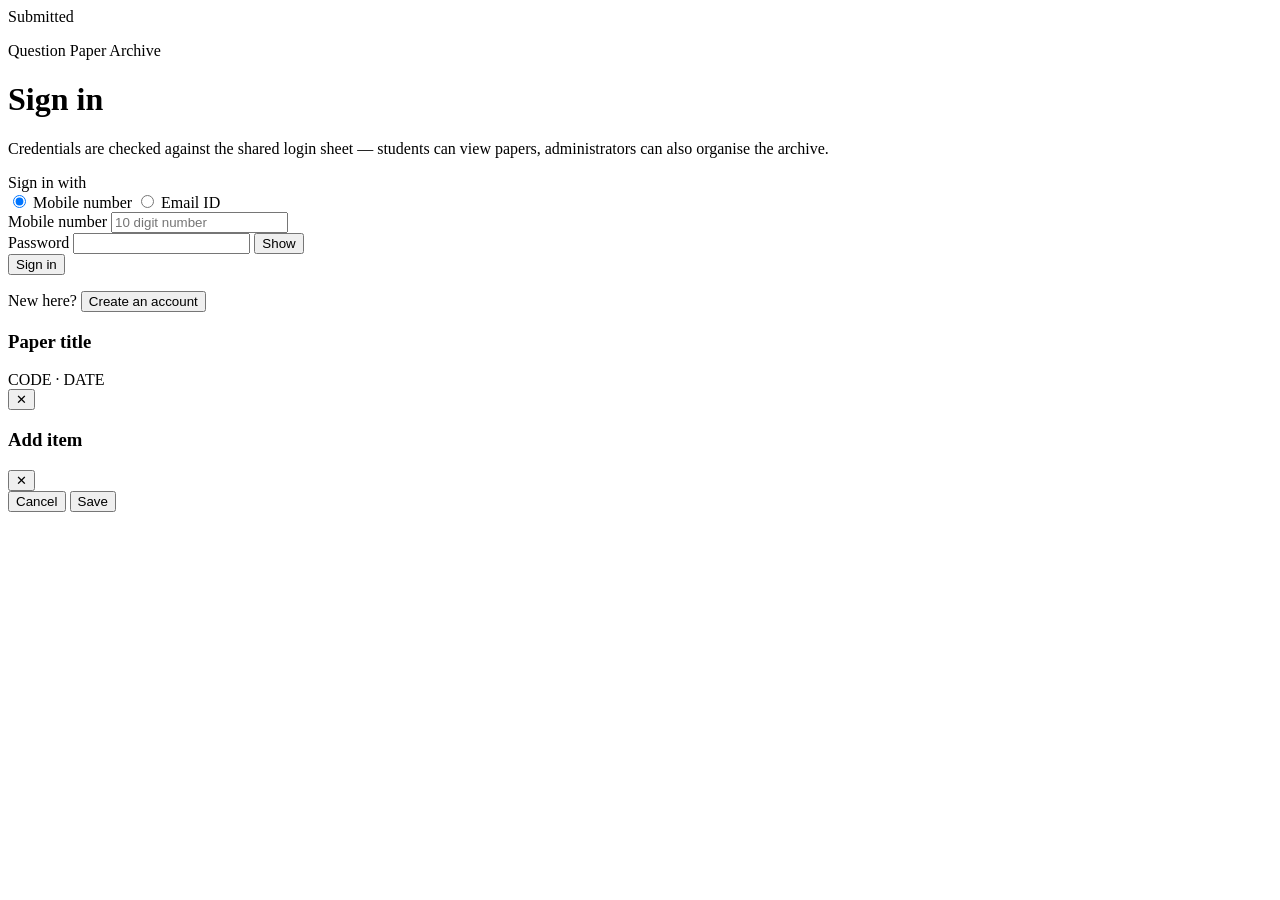
==== main.html @ fbd3c629 "Add files via upload" ====
<!DOCTYPE html>
<html lang="en">
<head>
<meta charset="UTF-8">
<meta name="viewport" content="width=device-width, initial-scale=1.0">
<title>Question Paper Archive</title>
<link rel="stylesheet" href="../css/style.css">
</head>
<body>

<!-- ================= LOGIN SCREEN ================= -->
<div id="loginScreen">
  <div class="examSheet sheetA" aria-hidden="true"></div>
  <div class="examSheet sheetB" aria-hidden="true"><span class="stamp">Submitted</span></div>
  <div class="loginCard">

    <!-- ---- Sign in ---- -->
    <div id="signInView">
      <p class="eyebrow">Question Paper Archive</p>
      <h1>Sign in</h1>
      <p class="lead">Credentials are checked against the shared login sheet — students can view papers, administrators can also organise the archive.</p>

      <p class="loginError" id="loginError"></p>

      <form id="loginForm">
        <div class="field">
          <label>Sign in with</label>
          <div class="radioRow">
            <label class="radioOpt">
              <input type="radio" name="loginMode" value="mobile" id="loginModeMobile" checked>
              <span>Mobile number</span>
            </label>
            <label class="radioOpt">
              <input type="radio" name="loginMode" value="email" id="loginModeEmail">
              <span>Email ID</span>
            </label>
          </div>
        </div>
        <div class="field">
          <label for="loginIdentifier" id="loginIdentifierLabel">Mobile number</label>
          <input id="loginIdentifier" type="tel" placeholder="10 digit number" autocomplete="tel" required>
        </div>
        <div class="field pwField">
          <label for="loginPass">Password</label>
          <input id="loginPass" type="password" autocomplete="current-password" required>
          <button type="button" class="pwToggle" data-toggle-for="loginPass">Show</button>
        </div>
        <button type="submit" class="loginBtn" id="loginSubmitBtn">Sign in</button>
      </form>
      <p class="switchLine">New here? <button type="button" class="linkBtn" id="goToSignup">Create an account</button></p>
    </div>

    <!-- ---- Sign up ---- -->
    <div id="signUpView" style="display:none;">
      <p class="eyebrow">Question Paper Archive</p>
      <h1>Create account</h1>
      <p class="lead">New accounts are saved to the login sheet as a student account. Your User ID is generated automatically from your name and birth date.</p>

      <p class="loginError" id="signupError"></p>
      <p class="loginSuccess" id="signupSuccess"></p>

      <form id="signupForm">
        <div class="field">
          <label for="suFirstName">First name</label>
          <input id="suFirstName" type="text" autocomplete="given-name" required>
        </div>
        <div class="field">
          <label for="suMiddleName">Middle name <span class="fieldOptional">(optional)</span></label>
          <input id="suMiddleName" type="text" autocomplete="additional-name">
        </div>
        <div class="field">
          <label for="suLastName">Surname</label>
          <input id="suLastName" type="text" autocomplete="family-name" required>
        </div>
        <div class="field">
          <label for="suMobile">Mobile number</label>
          <input id="suMobile" type="tel" placeholder="10 digit number" maxlength="10" autocomplete="tel" required>
        </div>
        <div class="field">
          <label for="suEmail">Email ID</label>
          <input id="suEmail" type="email" placeholder="you@example.com" autocomplete="email" required>
        </div>
        <div class="field">
          <label for="suBirthDate">Birth date</label>
          <input id="suBirthDate" type="date" required>
        </div>
        <div class="field">
          <label for="suUserId">User ID <span class="fieldOptional">(auto-generated)</span></label>
          <input id="suUserId" type="text" readonly disabled placeholder="Fill in your name &amp; birth date">
          <span class="fieldHint">Generated from your first name, surname and birth year.</span>
        </div>
        <div class="field">
          <label for="suUsername">User name</label>
          <input id="suUsername" type="text" autocomplete="off" required>
        </div>
        <div class="field pwField">
          <label for="suPassword">Password</label>
          <input id="suPassword" type="password" autocomplete="new-password" required>
          <button type="button" class="pwToggle" data-toggle-for="suPassword">Show</button>
        </div>
        <div class="field pwField">
          <label for="suRetype">Retype password</label>
          <input id="suRetype" type="password" autocomplete="new-password" required>
          <button type="button" class="pwToggle" data-toggle-for="suRetype">Show</button>
        </div>
        <button type="submit" class="loginBtn" id="signupSubmitBtn">Create account</button>
      </form>
      <p class="switchLine">Already have an account? <button type="button" class="linkBtn" id="goToSignin">Sign in</button></p>
    </div>

  </div>
</div>

<!-- ================= APP (hidden until signed in) ================= -->
<div id="appRoot" style="display:none;">

  <header class="top">
    <div class="topRow">
      <div>
        <p class="eyebrow">Question Paper Archive</p>
        <h1 class="title">Find the paper you're after</h1>
        <p class="subtitle">Browse by university, branch, year and term — or search by paper title / code directly.</p>
      </div>
      <div class="sessionBadge">
        <span id="sessionUser"></span>
        <span class="roleTag" id="sessionRoleTag"></span>
        <button class="signOutBtn" id="signOutBtn">Sign out</button>
      </div>
    </div>
    <div class="searchRow" id="searchRow">
      <div class="searchBox">
        <svg viewBox="0 0 24 24" fill="none" stroke="currentColor" stroke-width="2"><circle cx="11" cy="11" r="7"/><line x1="21" y1="21" x2="16.65" y2="16.65"/></svg>
        <input id="searchInput" type="text" placeholder="Search paper title or code…" autocomplete="off">
      </div>
    </div>
  </header>

  <div class="mainTabs" id="mainTabs" style="display:none;">
    <button type="button" class="tabBtn" id="tabArchive">Archive</button>
    <button type="button" class="tabBtn" id="tabUsers">Users</button>
  </div>

  <nav class="crumbs" id="crumbs"></nav>

  <main>
    <div class="levelBar">
      <p class="levelLabel" id="levelLabel"></p>
    </div>
    <div id="content"></div>
  </main>

  <footer class="foot" id="footNote">Papers are for reference viewing only — no editing or uploading from this screen.</footer>
</div>

<!-- PDF viewer overlay -->
<div class="overlay" id="overlay">
  <div class="viewerPanel">
    <div class="viewerHead">
      <div>
        <h3 id="viewerTitle">Paper title</h3>
        <div class="meta" id="viewerMeta">CODE · DATE</div>
      </div>
      <button class="closeBtn" id="closeViewer" aria-label="Close">✕</button>
    </div>
    <div class="viewerBody" id="viewerBody"></div>
  </div>
</div>

<!-- Generic admin form modal (add/edit university, branch, year, term, paper, folder link) -->
<div class="overlay" id="formOverlay">
  <div class="formPanel">
    <div class="viewerHead">
      <div>
        <h3 id="formTitle">Add item</h3>
      </div>
      <button class="closeBtn" id="closeForm" aria-label="Close">✕</button>
    </div>
    <div class="formBody" id="formBody"></div>
    <div class="formActions">
      <button class="btnGhost" id="formCancel" type="button">Cancel</button>
      <button class="btnPrimary" id="formSave" type="button">Save</button>
    </div>
  </div>
</div>

<script src="../js/script.js"></script>
</body>
</html>
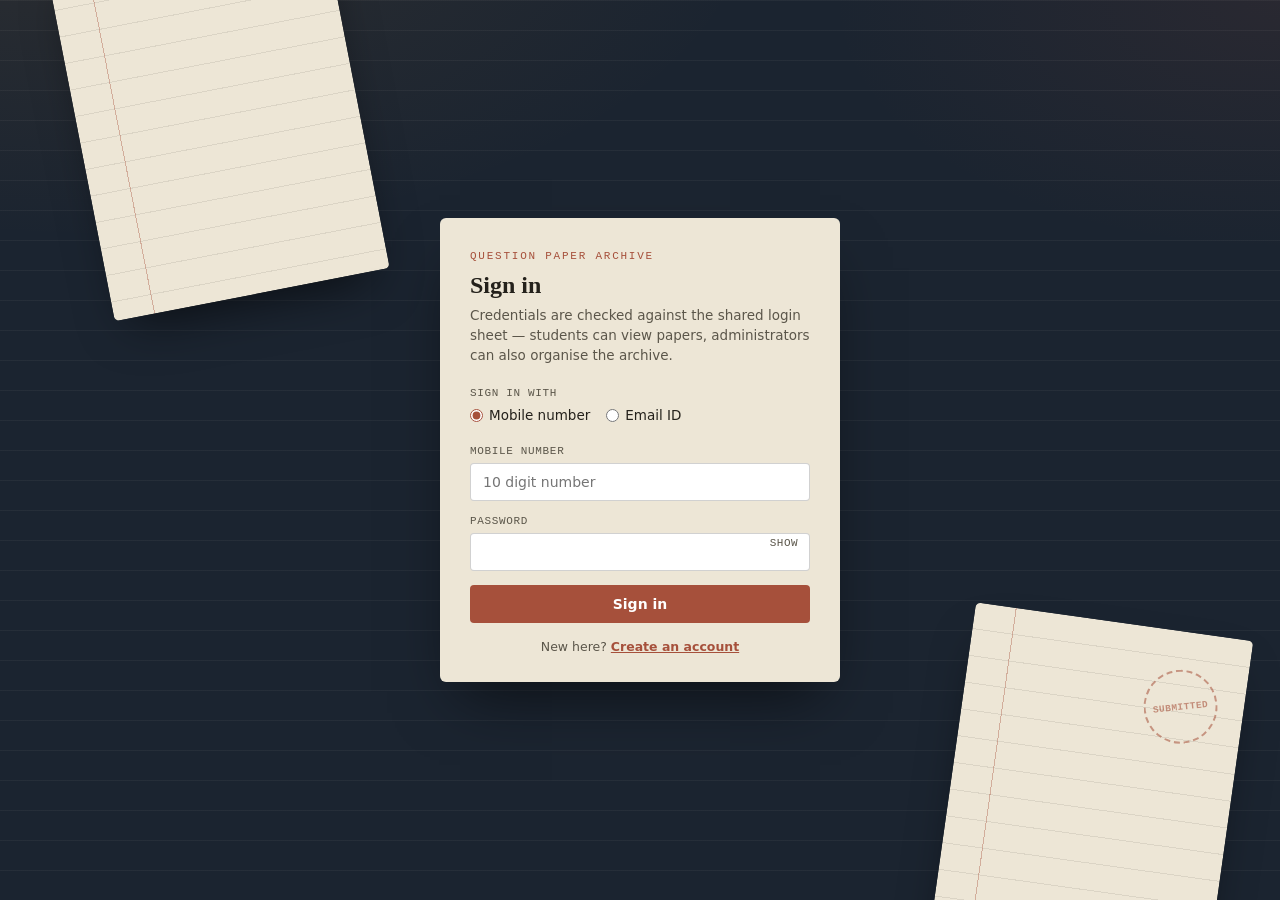
==== commit c0cd057a: "Update stylesheet and script paths in main.html" ====
--- a/main.html
+++ b/main.html
@@ -4,7 +4,7 @@
 <meta charset="UTF-8">
 <meta name="viewport" content="width=device-width, initial-scale=1.0">
 <title>Question Paper Archive</title>
-<link rel="stylesheet" href="../css/style.css">
+<link rel="stylesheet" href="style.css">
 </head>
 <body>
 
@@ -183,6 +183,6 @@
   </div>
 </div>
 
-<script src="../js/script.js"></script>
+<script src="script.js"></script>
 </body>
 </html>
--- a/style.css
+++ b/style.css
@@ -0,0 +1,893 @@
+:root{
+  --ink:#1B2430;
+  --ink-2:#212B38;
+  --ink-3:#293445;
+  --line: rgba(237,230,214,0.14);
+  --parchment:#EDE6D6;
+  --parchment-2:#E3D9BF;
+  --accent:#C98A3E;
+  --accent-soft: rgba(201,138,62,0.16);
+  --brick:#A6503B;
+  --brick-soft: rgba(166,80,59,0.18);
+  --text-dark:#24211B;
+  --text-muted:#5B564A;
+  --text-light:#F2EEE3;
+  --text-light-muted: rgba(242,238,227,0.62);
+  --font-display: Georgia, 'Iowan Old Style', 'Palatino Linotype', 'Book Antiqua', serif;
+  --font-body: 'Segoe UI', system-ui, -apple-system, Roboto, Helvetica, Arial, sans-serif;
+  --font-mono: 'SFMono-Regular', Consolas, 'Liberation Mono', Menlo, monospace;
+  --radius: 3px;
+}
+*{ box-sizing:border-box; }
+html,body{ height:100%; }
+body{
+  margin:0;
+  background:
+    radial-gradient(1200px 600px at 8% -10%, rgba(201,138,62,0.10), transparent 55%),
+    radial-gradient(900px 500px at 100% 0%, rgba(166,80,59,0.10), transparent 50%),
+    var(--ink);
+  color:var(--text-light);
+  font-family:var(--font-body);
+  min-height:100vh;
+  display:flex;
+  flex-direction:column;
+}
+a{ color:inherit; }
+button{ font-family:inherit; }
+input, select{ font-family:inherit; }
+::selection{ background:var(--accent-soft); }
+
+/* ---------- Login screen ---------- */
+#loginScreen{
+  position:relative;
+  flex:1;
+  display:flex;
+  align-items:center;
+  justify-content:center;
+  padding:24px;
+  overflow:hidden;
+  background:
+    repeating-linear-gradient(
+      to bottom,
+      rgba(237,230,214,0.05) 0px,
+      rgba(237,230,214,0.05) 1px,
+      transparent 1px,
+      transparent 30px
+    ),
+    radial-gradient(1200px 600px at 8% -10%, rgba(201,138,62,0.10), transparent 55%),
+    radial-gradient(900px 500px at 100% 0%, rgba(166,80,59,0.10), transparent 50%),
+    var(--ink);
+}
+/* Decorative scattered answer sheets behind the login card */
+.examSheet{
+  position:absolute;
+  width:280px;
+  height:370px;
+  border-radius:5px;
+  background:
+    linear-gradient(to right, transparent 0 40px, rgba(166,80,59,0.38) 40px 41px, transparent 41px 100%),
+    repeating-linear-gradient(to bottom, transparent 0 26px, rgba(36,33,27,0.09) 26px 27px),
+    var(--parchment);
+  box-shadow:0 24px 50px -20px rgba(0,0,0,0.65);
+  z-index:0;
+  pointer-events:none;
+}
+.examSheet.sheetA{ top:-8%; left:6%; transform:rotate(-11deg); }
+.examSheet.sheetB{ bottom:-10%; right:4%; transform:rotate(8deg); }
+.examSheet .stamp{
+  position:absolute;
+  top:38px; right:26px;
+  width:74px; height:74px;
+  border-radius:50%;
+  border:2px dashed rgba(166,80,59,0.55);
+  color:rgba(166,80,59,0.6);
+  font-family:var(--font-mono);
+  font-size:9.5px;
+  font-weight:700;
+  letter-spacing:.05em;
+  text-transform:uppercase;
+  display:flex;
+  align-items:center;
+  justify-content:center;
+  text-align:center;
+  transform:rotate(-14deg);
+}
+@media (max-width:720px){
+  .examSheet{ display:none; }
+}
+.loginCard{
+  position:relative;
+  z-index:1;
+  width:100%;
+  max-width:400px;
+  max-height:88vh;
+  overflow-y:auto;
+  background:var(--parchment);
+  color:var(--text-dark);
+  border-radius:6px;
+  padding:32px 30px 28px;
+  box-shadow:0 30px 60px -20px rgba(0,0,0,0.6);
+}
+.loginCard .eyebrow{ color:var(--brick); }
+.loginCard h1{
+  font-family:var(--font-display);
+  font-size:24px;
+  margin:0 0 6px;
+}
+.loginCard p.lead{
+  font-size:13.5px;
+  color:var(--text-muted);
+  margin:0 0 22px;
+  line-height:1.5;
+}
+.field{ margin-bottom:14px; }
+.field label{
+  display:block;
+  font-family:var(--font-mono);
+  font-size:11px;
+  letter-spacing:.06em;
+  text-transform:uppercase;
+  color:var(--text-muted);
+  margin-bottom:6px;
+}
+.field input, .field select{
+  width:100%;
+  padding:10px 12px;
+  border-radius:4px;
+  border:1px solid rgba(0,0,0,0.18);
+  background:#fff;
+  color:var(--text-dark);
+  font-size:14px;
+  outline:none;
+}
+.field input:focus, .field select:focus{ border-color:var(--brick); }
+.pwField{ position:relative; }
+.pwField input{ padding-right:40px; }
+.pwToggle{
+  position:absolute;
+  right:4px;
+  top:50%;
+  transform:translateY(-50%);
+  background:none;
+  border:none;
+  cursor:pointer;
+  padding:6px 8px;
+  color:var(--text-muted);
+  font-size:11px;
+  font-family:var(--font-mono);
+  letter-spacing:.04em;
+  text-transform:uppercase;
+}
+.pwToggle:hover{ color:var(--text-dark); }
+.fieldHint{
+  display:block;
+  font-size:11px;
+  color:var(--text-muted);
+  margin-top:5px;
+}
+.fieldOptional{
+  text-transform:none;
+  font-weight:400;
+  letter-spacing:0;
+  color:var(--text-muted);
+  font-family:var(--font-body);
+  font-size:11px;
+}
+.radioRow{
+  display:flex;
+  gap:16px;
+  padding:2px 0 2px;
+}
+.field .radioOpt{
+  display:flex;
+  align-items:center;
+  gap:6px;
+  font-family:var(--font-body);
+  font-size:13.5px;
+  color:var(--text-dark);
+  text-transform:none;
+  letter-spacing:0;
+  cursor:pointer;
+}
+.radioOpt input[type="radio"]{
+  width:auto;
+  margin:0;
+  accent-color:var(--brick);
+  cursor:pointer;
+}
+.field input[readonly]{
+  background:var(--parchment-2);
+  color:var(--text-muted);
+  cursor:not-allowed;
+}
+.loginBtn{
+  width:100%;
+  padding:11px;
+  border-radius:4px;
+  border:none;
+  background:var(--brick);
+  color:#fff;
+  font-size:14px;
+  font-weight:700;
+  cursor:pointer;
+  transition:background .15s, opacity .15s;
+}
+.loginBtn:hover{ background:#8B4230; }
+.loginBtn:disabled{ opacity:.6; cursor:wait; }
+.switchLine{
+  text-align:center;
+  font-size:12.5px;
+  color:var(--text-muted);
+  margin:16px 0 0;
+}
+.linkBtn{
+  background:none;
+  border:none;
+  padding:0;
+  color:var(--brick);
+  font-weight:700;
+  font-size:12.5px;
+  cursor:pointer;
+  text-decoration:underline;
+}
+.loginError{
+  color:var(--brick);
+  font-size:12.5px;
+  margin:0 0 14px;
+  display:none;
+}
+.loginError.show{ display:block; }
+.loginSuccess{
+  color:#4C7A4C;
+  font-size:12.5px;
+  margin:0 0 14px;
+  display:none;
+}
+.loginSuccess.show{ display:block; }
+
+/* ---------- Header ---------- */
+header.top{
+  padding: 34px clamp(18px,4vw,56px) 20px;
+  border-bottom:1px solid var(--line);
+}
+.topRow{
+  display:flex;
+  justify-content:space-between;
+  align-items:flex-start;
+  gap:16px;
+}
+.sessionBadge{
+  display:flex;
+  align-items:center;
+  gap:10px;
+  font-family:var(--font-mono);
+  font-size:12px;
+  color:var(--text-light-muted);
+  white-space:nowrap;
+}
+.roleTag{
+  padding:3px 9px;
+  border-radius:20px;
+  font-size:10.5px;
+  letter-spacing:.05em;
+  text-transform:uppercase;
+  font-weight:700;
+}
+.roleTag.admin{ background:var(--accent-soft); color:var(--accent); }
+.roleTag.user{ background:rgba(255,255,255,0.08); color:var(--text-light-muted); }
+.signOutBtn{
+  background:none;
+  border:1px solid var(--line);
+  color:var(--text-light-muted);
+  padding:5px 12px;
+  border-radius:20px;
+  font-size:11.5px;
+  cursor:pointer;
+  transition:color .15s, border-color .15s;
+}
+.signOutBtn:hover{ color:var(--text-light); border-color:var(--text-light-muted); }
+
+.eyebrow{
+  font-family:var(--font-mono);
+  font-size:11px;
+  letter-spacing:.16em;
+  text-transform:uppercase;
+  color:var(--accent);
+  margin:0 0 10px;
+}
+h1.title{
+  font-family:var(--font-display);
+  font-weight:700;
+  font-size:clamp(28px,4vw,42px);
+  margin:0 0 6px;
+  letter-spacing:-0.01em;
+}
+.subtitle{
+  color:var(--text-light-muted);
+  font-size:14.5px;
+  max-width:640px;
+  line-height:1.5;
+  margin:0 0 22px;
+}
+
+.searchRow{
+  display:flex;
+  gap:10px;
+  align-items:center;
+  max-width:560px;
+}
+.searchBox{
+  position:relative;
+  flex:1;
+}
+.searchBox input{
+  width:100%;
+  background:var(--ink-3);
+  border:1px solid var(--line);
+  color:var(--text-light);
+  padding:11px 14px 11px 38px;
+  border-radius:var(--radius);
+  font-size:14px;
+  font-family:var(--font-body);
+  outline:none;
+  transition:border-color .15s, background .15s;
+}
+.searchBox input::placeholder{ color:var(--text-light-muted); }
+.searchBox input:focus{ border-color:var(--accent); background:var(--ink-2); }
+.searchBox svg{
+  position:absolute; left:12px; top:50%; transform:translateY(-50%);
+  width:15px; height:15px; opacity:.55; pointer-events:none;
+}
+
+/* ---------- Main tabs (admin only: Archive / Users) ---------- */
+.mainTabs{
+  display:flex;
+  gap:6px;
+  padding: 18px clamp(18px,4vw,56px) 0;
+}
+.tabBtn{
+  background:none;
+  border:1px solid transparent;
+  color:var(--text-light-muted);
+  padding:8px 16px;
+  border-radius:20px;
+  font-size:13px;
+  font-weight:600;
+  cursor:pointer;
+  transition:background .15s, color .15s, border-color .15s;
+}
+.tabBtn:hover{ color:var(--text-light); border-color:var(--line); }
+.tabBtn.active{
+  background:var(--accent-soft);
+  color:var(--accent);
+  border-color:rgba(201,138,62,0.45);
+}
+
+/* ---------- Users table (admin) ---------- */
+.usersToolbar{
+  display:flex;
+  align-items:center;
+  justify-content:space-between;
+  gap:12px;
+  flex-wrap:wrap;
+  margin-bottom:14px;
+}
+.usersToolbar .count{
+  font-family:var(--font-mono);
+  font-size:12px;
+  color:var(--text-light-muted);
+}
+.usersTableWrap{
+  border:1px solid var(--line);
+  border-radius:6px;
+  overflow:auto;
+}
+table.usersTable{
+  width:100%;
+  border-collapse:collapse;
+  font-size:13px;
+}
+table.usersTable th{
+  text-align:left;
+  font-family:var(--font-mono);
+  font-size:10.5px;
+  letter-spacing:.06em;
+  text-transform:uppercase;
+  color:var(--text-light-muted);
+  background:var(--ink-3);
+  padding:11px 14px;
+  white-space:nowrap;
+  border-bottom:1px solid var(--line);
+  position:sticky;
+  top:0;
+}
+table.usersTable td{
+  padding:11px 14px;
+  border-bottom:1px solid var(--line);
+  color:var(--text-light);
+  white-space:nowrap;
+}
+table.usersTable tbody tr:last-child td{ border-bottom:none; }
+table.usersTable tbody tr:nth-child(even){ background:var(--ink-3); }
+table.usersTable tbody tr:hover{ background:rgba(255,255,255,0.05); }
+table.usersTable .userRoleTag{
+  padding:2px 9px;
+  border-radius:20px;
+  font-size:10.5px;
+  letter-spacing:.05em;
+  text-transform:uppercase;
+  font-weight:700;
+  display:inline-block;
+}
+table.usersTable .userRoleTag.admin{ background:var(--accent-soft); color:var(--accent); }
+table.usersTable .userRoleTag.user{ background:rgba(255,255,255,0.08); color:var(--text-light-muted); }
+table.usersTable .muted{ color:var(--text-light-muted); }
+
+/* ---------- Breadcrumb ---------- */
+nav.crumbs{
+  padding: 16px clamp(18px,4vw,56px) 0;
+  display:flex;
+  flex-wrap:wrap;
+  align-items:center;
+  gap:6px;
+  font-family:var(--font-mono);
+  font-size:12.5px;
+  color:var(--text-light-muted);
+}
+nav.crumbs button{
+  background:none; border:none; color:var(--text-light-muted);
+  cursor:pointer; padding:4px 2px; font-family:var(--font-mono); font-size:12.5px;
+  border-bottom:1px solid transparent;
+  transition:color .15s, border-color .15s;
+}
+nav.crumbs button:hover{ color:var(--accent); border-color:var(--accent); }
+nav.crumbs .crumb-current{ color:var(--parchment); }
+nav.crumbs .sep{ opacity:.4; }
+
+/* ---------- Main ---------- */
+main{
+  flex:1;
+  padding: 22px clamp(18px,4vw,56px) 60px;
+}
+.levelBar{
+  display:flex;
+  align-items:center;
+  justify-content:space-between;
+  gap:12px;
+  margin: 6px 0 16px;
+  flex-wrap:wrap;
+}
+.levelLabel{
+  font-family:var(--font-mono);
+  font-size:11px;
+  letter-spacing:.14em;
+  text-transform:uppercase;
+  color:var(--text-light-muted);
+}
+.addBtn{
+  background:var(--accent-soft);
+  color:var(--accent);
+  border:1px solid rgba(201,138,62,0.45);
+  padding:8px 16px;
+  border-radius:20px;
+  font-size:12.5px;
+  font-weight:700;
+  cursor:pointer;
+  transition:background .15s, color .15s;
+  white-space:nowrap;
+}
+.addBtn:hover{ background:var(--accent); color:#1B2430; }
+
+/* ---------- Folder link bar (term view) ---------- */
+.folderBar{
+  display:flex;
+  align-items:center;
+  justify-content:space-between;
+  gap:12px;
+  flex-wrap:wrap;
+  background:var(--ink-2);
+  border:1px solid var(--line);
+  border-radius:6px;
+  padding:12px 16px;
+  margin-bottom:16px;
+}
+.folderBar .info{
+  display:flex;
+  flex-direction:column;
+  gap:2px;
+}
+.folderBar .label{
+  font-family:var(--font-mono);
+  font-size:10.5px;
+  text-transform:uppercase;
+  letter-spacing:.08em;
+  color:var(--text-light-muted);
+}
+.folderBar .value{
+  font-size:13px;
+  color:var(--text-light);
+}
+.folderBar .actions{ display:flex; gap:8px; }
+.folderBtn{
+  background:rgba(255,255,255,0.06);
+  color:var(--text-light);
+  border:1px solid var(--line);
+  padding:7px 13px;
+  border-radius:20px;
+  font-size:12px;
+  cursor:pointer;
+  text-decoration:none;
+  display:inline-flex;
+  align-items:center;
+  gap:6px;
+}
+.folderBtn:hover{ background:rgba(255,255,255,0.12); }
+
+/* ---------- Catalog card grid (Uni / Branch / Year / Term) ---------- */
+.grid{
+  display:grid;
+  grid-template-columns: repeat(auto-fill, minmax(230px, 1fr));
+  gap:16px;
+}
+.card{
+  position:relative;
+  background: var(--parchment);
+  color:var(--text-dark);
+  border-radius: 5px;
+  overflow:hidden;
+  padding: 20px 18px 16px;
+  text-align:left;
+  cursor:pointer;
+  border:none;
+  box-shadow: 0 1px 0 rgba(0,0,0,0.25), 0 10px 20px -14px rgba(0,0,0,0.6);
+  transition: transform .14s ease, box-shadow .14s ease;
+  font-family:var(--font-body);
+  display:flex;
+  flex-direction:column;
+  gap:10px;
+  min-height:104px;
+  width:100%;
+}
+.card::before{
+  /* punched hole, card-catalog signature */
+  content:"";
+  position:absolute;
+  top:12px; left:12px;
+  width:8px; height:8px;
+  border-radius:50%;
+  background: var(--ink);
+  box-shadow: inset 0 1px 2px rgba(0,0,0,0.5);
+}
+.card::after{
+  /* torn/tab corner */
+  content:"";
+  position:absolute;
+  top:0; right:0;
+  width:0; height:0;
+  border-style:solid;
+  border-width:0 22px 22px 0;
+  border-color: transparent var(--parchment-2) transparent transparent;
+}
+.card:hover{
+  transform: translateY(-3px);
+  box-shadow: 0 1px 0 rgba(0,0,0,0.25), 0 18px 30px -16px rgba(0,0,0,0.75);
+}
+.card:focus-visible{
+  outline:2px solid var(--accent);
+  outline-offset:2px;
+}
+.card .cardName{
+  font-family:var(--font-display);
+  font-weight:700;
+  font-size:17px;
+  line-height:1.25;
+  padding-left:16px;
+  margin-top:2px;
+}
+.card .cardMeta{
+  font-family:var(--font-mono);
+  font-size:11px;
+  letter-spacing:.04em;
+  color:var(--text-muted);
+  padding-left:16px;
+  text-transform:uppercase;
+}
+.cardLogo{
+  width:44px; height:44px;
+  margin-left:14px;
+  border-radius:50%;
+  overflow:hidden;
+  display:flex; align-items:center; justify-content:center;
+  background:var(--parchment-2);
+  border:1px solid rgba(0,0,0,0.08);
+  flex-shrink:0;
+}
+.cardLogo img{
+  width:100%; height:100%;
+  object-fit:contain;
+  padding:5px;
+  background:#fff;
+}
+.cardLogo--fallback{
+  font-family:var(--font-display);
+  font-weight:700;
+  font-size:15px;
+  color:var(--brick);
+  background:var(--accent-soft);
+}
+.cardAdminRow{
+  position:absolute;
+  top:8px; right:8px;
+  display:flex;
+  gap:6px;
+  z-index:2;
+}
+.cardAdminBtn{
+  width:24px; height:24px;
+  border-radius:50%;
+  border:1px solid rgba(0,0,0,0.15);
+  background:rgba(255,255,255,0.85);
+  color:var(--text-dark);
+  font-size:12px;
+  cursor:pointer;
+  display:flex; align-items:center; justify-content:center;
+  padding:0;
+}
+.cardAdminBtn:hover{ background:#fff; }
+.cardAdminBtn.danger:hover{ background:var(--brick); color:#fff; }
+
+.addCard{
+  background:transparent;
+  border:1.5px dashed var(--line);
+  color:var(--text-light-muted);
+  border-radius:5px;
+  min-height:104px;
+  display:flex;
+  align-items:center;
+  justify-content:center;
+  gap:8px;
+  cursor:pointer;
+  font-size:13.5px;
+  font-weight:600;
+  transition:border-color .15s, color .15s, background .15s;
+}
+.addCard:hover{ border-color:var(--accent); color:var(--accent); background:rgba(201,138,62,0.05); }
+.addCard .plus{ font-size:18px; line-height:1; }
+
+/* ---------- Paper list (final level) ---------- */
+.paperList{
+  display:flex;
+  flex-direction:column;
+  border:1px solid var(--line);
+  border-radius:6px;
+  overflow:hidden;
+}
+.paperRow{
+  display:grid;
+  grid-template-columns: 1fr auto auto auto;
+  gap:18px;
+  align-items:center;
+  padding:14px 18px;
+  background:var(--ink-2);
+  border-bottom:1px solid var(--line);
+}
+.paperRow:last-child{ border-bottom:none; }
+.paperRow:nth-child(even){ background:var(--ink-3); }
+.paperRow.isAdmin{ grid-template-columns: 1fr auto auto auto auto auto; }
+.paperTitle{
+  font-size:14.5px;
+  font-weight:600;
+  color:var(--text-light);
+}
+.paperCode{
+  font-family:var(--font-mono);
+  font-size:11.5px;
+  color:var(--text-light-muted);
+  background:rgba(255,255,255,0.04);
+  padding:3px 8px;
+  border-radius:20px;
+  border:1px solid var(--line);
+  white-space:nowrap;
+}
+.paperDate{
+  font-family:var(--font-mono);
+  font-size:12px;
+  color:var(--text-light-muted);
+  white-space:nowrap;
+}
+.viewBtn{
+  background:var(--brick-soft);
+  color:#F0C9BE;
+  border:1px solid rgba(166,80,59,0.5);
+  padding:7px 14px;
+  border-radius:20px;
+  font-size:12.5px;
+  font-weight:600;
+  cursor:pointer;
+  display:inline-flex;
+  align-items:center;
+  gap:6px;
+  transition:background .15s, color .15s;
+  white-space:nowrap;
+}
+.viewBtn:hover{ background:var(--brick); color:#fff; }
+.rowIconBtn{
+  width:28px; height:28px;
+  border-radius:50%;
+  border:1px solid var(--line);
+  background:transparent;
+  color:var(--text-light-muted);
+  cursor:pointer;
+  font-size:12px;
+  display:flex; align-items:center; justify-content:center;
+}
+.rowIconBtn:hover{ color:var(--text-light); border-color:var(--text-light-muted); }
+.rowIconBtn.danger:hover{ color:#fff; background:var(--brick); border-color:var(--brick); }
+
+/* ---------- Search results (flat) ---------- */
+.resultRow{
+  display:flex;
+  flex-direction:column;
+  gap:4px;
+  padding:14px 18px;
+  background:var(--ink-2);
+  border-bottom:1px solid var(--line);
+  cursor:pointer;
+  transition:background .12s;
+}
+.resultRow:hover{ background:var(--ink-3); }
+.resultRow:last-child{ border-bottom:none; }
+.resultPath{
+  font-family:var(--font-mono);
+  font-size:11px;
+  color:var(--accent);
+  text-transform:uppercase;
+  letter-spacing:.04em;
+}
+.resultTitle{ font-size:14.5px; font-weight:600; }
+
+/* ---------- Empty state ---------- */
+.empty{
+  border:1px dashed var(--line);
+  border-radius:6px;
+  padding:44px 24px;
+  text-align:center;
+  color:var(--text-light-muted);
+}
+.empty strong{ color:var(--parchment); display:block; margin-bottom:6px; font-family:var(--font-display); font-size:17px; }
+.empty code{
+  font-family:var(--font-mono);
+  background:rgba(255,255,255,0.06);
+  padding:2px 6px;
+  border-radius:3px;
+  font-size:12px;
+}
+
+/* ---------- Overlays (viewer + form modal) ---------- */
+.overlay{
+  position:fixed; inset:0;
+  background:rgba(15,19,26,0.78);
+  backdrop-filter: blur(2px);
+  display:none;
+  align-items:center;
+  justify-content:center;
+  z-index:50;
+  padding: 24px;
+}
+.overlay.open{ display:flex; }
+.viewerPanel{
+  background:var(--parchment);
+  color:var(--text-dark);
+  width:min(920px, 100%);
+  height:min(88vh, 900px);
+  border-radius:6px;
+  display:flex;
+  flex-direction:column;
+  overflow:hidden;
+  box-shadow:0 30px 60px -20px rgba(0,0,0,0.7);
+}
+.viewerHead{
+  display:flex;
+  align-items:flex-start;
+  justify-content:space-between;
+  gap:16px;
+  padding:16px 20px;
+  border-bottom:1px solid rgba(0,0,0,0.12);
+  background:var(--parchment-2);
+}
+.viewerHead h3{
+  font-family:var(--font-display);
+  margin:0 0 4px;
+  font-size:18px;
+}
+.viewerHead .meta{
+  font-family:var(--font-mono);
+  font-size:11.5px;
+  color:var(--text-muted);
+  text-transform:uppercase;
+}
+.closeBtn{
+  background:none;
+  border:1px solid rgba(0,0,0,0.2);
+  color:var(--text-dark);
+  width:30px; height:30px;
+  border-radius:50%;
+  cursor:pointer;
+  font-size:16px;
+  line-height:1;
+  flex-shrink:0;
+  display:flex; align-items:center; justify-content:center;
+}
+.closeBtn:hover{ background:rgba(0,0,0,0.08); }
+.viewerBody{ flex:1; background:#3a3a3a; }
+.viewerBody iframe{ width:100%; height:100%; border:none; }
+.viewerBody .noFile{
+  height:100%;
+  display:flex;
+  flex-direction:column;
+  align-items:center;
+  justify-content:center;
+  gap:10px;
+  color:#cfcfcf;
+  text-align:center;
+  padding:30px;
+  background:var(--parchment);
+}
+.viewerBody .noFile strong{ color:var(--text-dark); font-family:var(--font-display); font-size:16px; }
+.viewerBody .noFile p{ color:var(--text-muted); font-size:13px; max-width:420px; line-height:1.6; margin:0; }
+.viewerBody .noFile code{ font-family:var(--font-mono); background:rgba(0,0,0,0.06); padding:2px 6px; border-radius:3px; }
+
+.formPanel{
+  background:var(--parchment);
+  color:var(--text-dark);
+  width:min(440px, 100%);
+  border-radius:6px;
+  overflow:hidden;
+  box-shadow:0 30px 60px -20px rgba(0,0,0,0.7);
+}
+.formPanel .viewerHead{ background:var(--parchment-2); }
+.formBody{ padding:20px; }
+.formActions{
+  display:flex;
+  justify-content:flex-end;
+  gap:10px;
+  padding:14px 20px;
+  border-top:1px solid rgba(0,0,0,0.1);
+}
+.btnGhost{
+  background:none;
+  border:1px solid rgba(0,0,0,0.2);
+  color:var(--text-dark);
+  padding:9px 16px;
+  border-radius:20px;
+  font-size:13px;
+  font-weight:600;
+  cursor:pointer;
+}
+.btnGhost:hover{ background:rgba(0,0,0,0.05); }
+.btnPrimary{
+  background:var(--brick);
+  border:1px solid var(--brick);
+  color:#fff;
+  padding:9px 18px;
+  border-radius:20px;
+  font-size:13px;
+  font-weight:700;
+  cursor:pointer;
+}
+.btnPrimary:hover{ background:#8B4230; }
+
+footer.foot{
+  padding: 16px clamp(18px,4vw,56px) 28px;
+  font-family:var(--font-mono);
+  font-size:11px;
+  color: var(--text-light-muted);
+  border-top:1px solid var(--line);
+}
+
+@media (max-width:520px){
+  .paperRow{ grid-template-columns: 1fr; row-gap:8px; }
+  .paperRow.isAdmin{ grid-template-columns: 1fr; }
+  .paperCode, .paperDate{ justify-self:start; }
+  .topRow{ flex-direction:column; }
+}
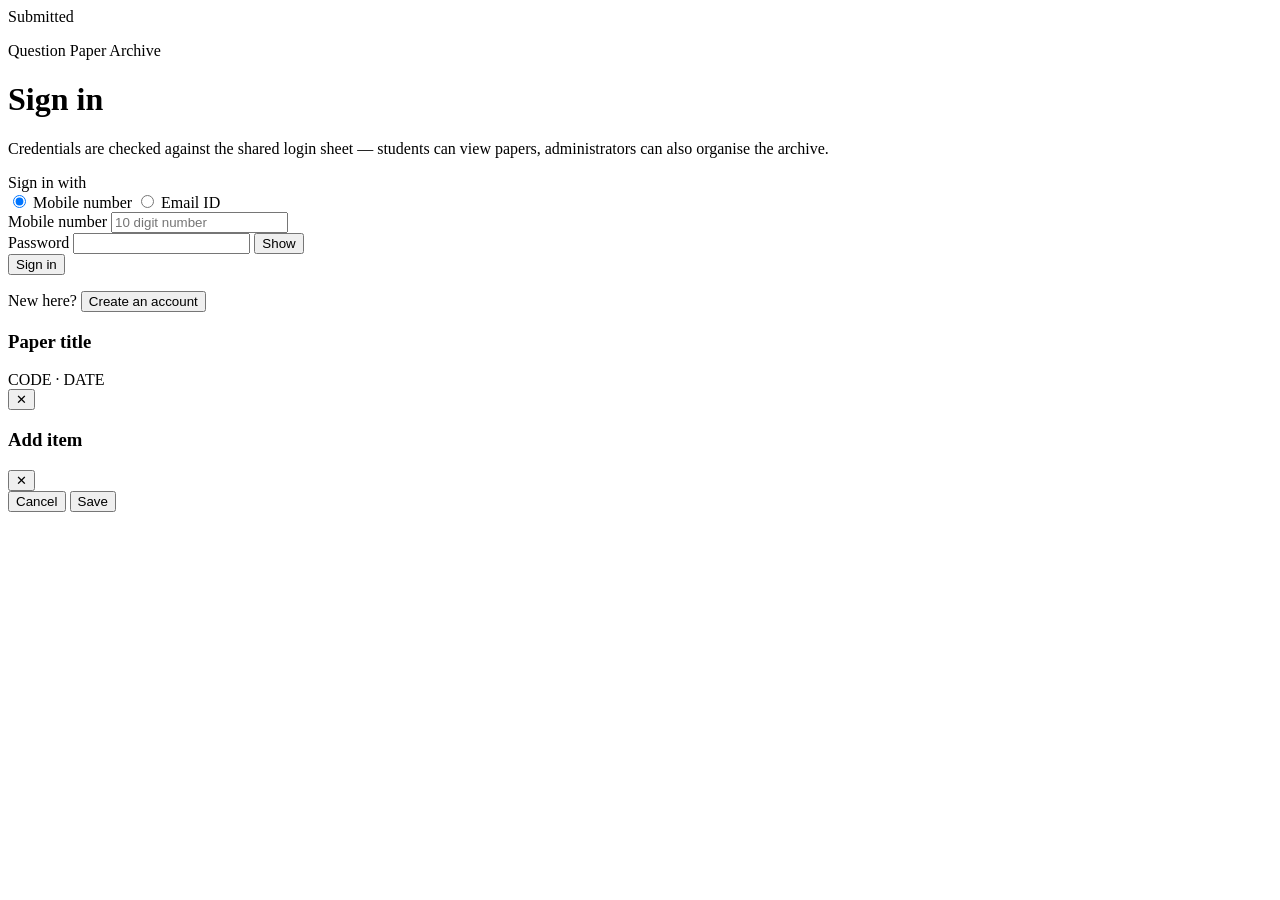
==== commit a10c9b74: "V6 Loaded, Update stylesheet and script paths in main.html" ====
--- a/main.html
+++ b/main.html
@@ -4,7 +4,7 @@
 <meta charset="UTF-8">
 <meta name="viewport" content="width=device-width, initial-scale=1.0">
 <title>Question Paper Archive</title>
-<link rel="stylesheet" href="style.css">
+<link rel="stylesheet" href="../css/style.css">
 </head>
 <body>
 
@@ -183,6 +183,6 @@
   </div>
 </div>
 
-<script src="script.js"></script>
+<script src="../js/script.js"></script>
 </body>
 </html>
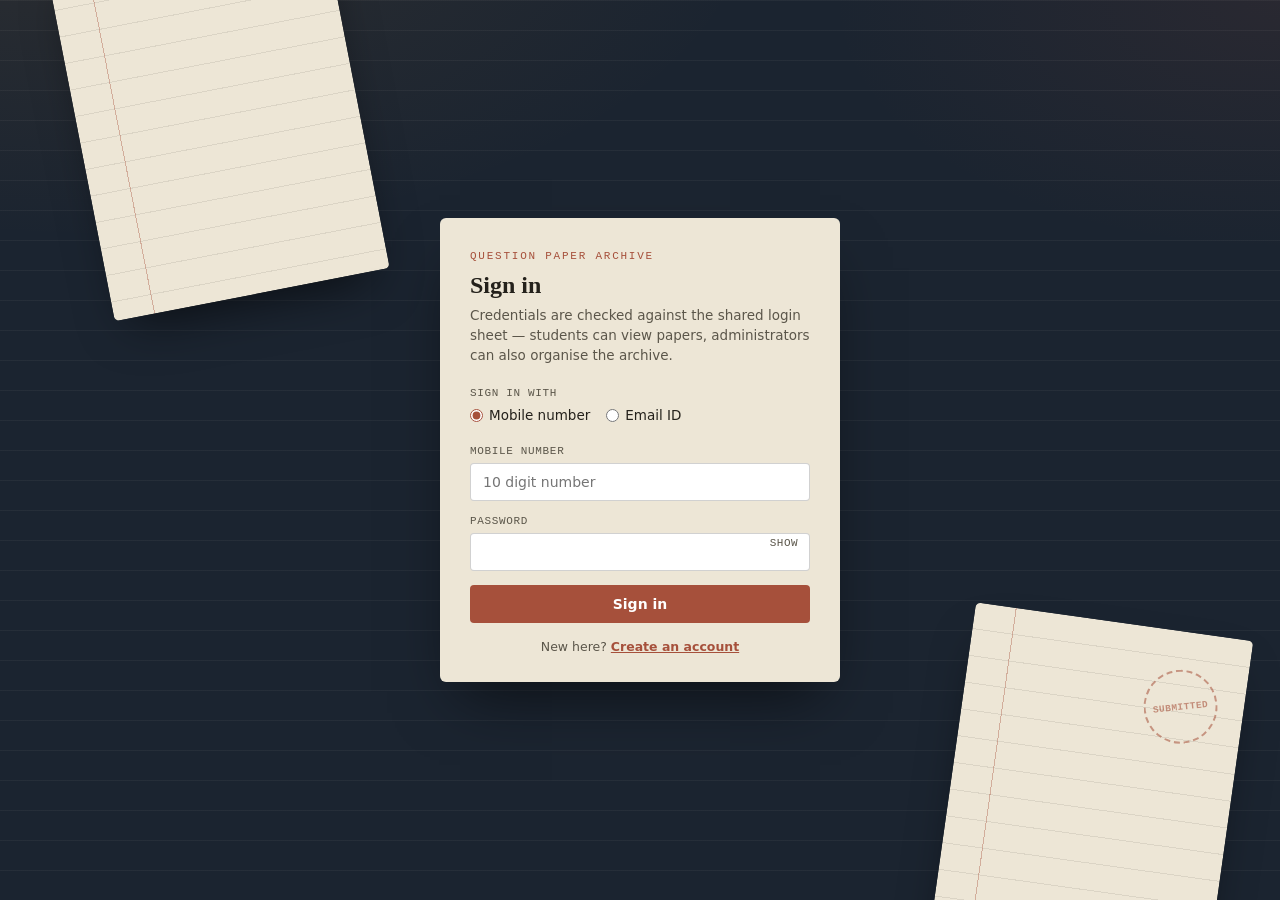
==== commit 954684d7: "Update stylesheet and script paths in main.html" ====
--- a/main.html
+++ b/main.html
@@ -4,7 +4,7 @@
 <meta charset="UTF-8">
 <meta name="viewport" content="width=device-width, initial-scale=1.0">
 <title>Question Paper Archive</title>
-<link rel="stylesheet" href="../css/style.css">
+<link rel="stylesheet" href="style.css">
 </head>
 <body>
 
@@ -183,6 +183,6 @@
   </div>
 </div>
 
-<script src="../js/script.js"></script>
+<script src="script.js"></script>
 </body>
 </html>
--- a/style.css
+++ b/style.css
@@ -0,0 +1,893 @@
+:root{
+  --ink:#1B2430;
+  --ink-2:#212B38;
+  --ink-3:#293445;
+  --line: rgba(237,230,214,0.14);
+  --parchment:#EDE6D6;
+  --parchment-2:#E3D9BF;
+  --accent:#C98A3E;
+  --accent-soft: rgba(201,138,62,0.16);
+  --brick:#A6503B;
+  --brick-soft: rgba(166,80,59,0.18);
+  --text-dark:#24211B;
+  --text-muted:#5B564A;
+  --text-light:#F2EEE3;
+  --text-light-muted: rgba(242,238,227,0.62);
+  --font-display: Georgia, 'Iowan Old Style', 'Palatino Linotype', 'Book Antiqua', serif;
+  --font-body: 'Segoe UI', system-ui, -apple-system, Roboto, Helvetica, Arial, sans-serif;
+  --font-mono: 'SFMono-Regular', Consolas, 'Liberation Mono', Menlo, monospace;
+  --radius: 3px;
+}
+*{ box-sizing:border-box; }
+html,body{ height:100%; }
+body{
+  margin:0;
+  background:
+    radial-gradient(1200px 600px at 8% -10%, rgba(201,138,62,0.10), transparent 55%),
+    radial-gradient(900px 500px at 100% 0%, rgba(166,80,59,0.10), transparent 50%),
+    var(--ink);
+  color:var(--text-light);
+  font-family:var(--font-body);
+  min-height:100vh;
+  display:flex;
+  flex-direction:column;
+}
+a{ color:inherit; }
+button{ font-family:inherit; }
+input, select{ font-family:inherit; }
+::selection{ background:var(--accent-soft); }
+
+/* ---------- Login screen ---------- */
+#loginScreen{
+  position:relative;
+  flex:1;
+  display:flex;
+  align-items:center;
+  justify-content:center;
+  padding:24px;
+  overflow:hidden;
+  background:
+    repeating-linear-gradient(
+      to bottom,
+      rgba(237,230,214,0.05) 0px,
+      rgba(237,230,214,0.05) 1px,
+      transparent 1px,
+      transparent 30px
+    ),
+    radial-gradient(1200px 600px at 8% -10%, rgba(201,138,62,0.10), transparent 55%),
+    radial-gradient(900px 500px at 100% 0%, rgba(166,80,59,0.10), transparent 50%),
+    var(--ink);
+}
+/* Decorative scattered answer sheets behind the login card */
+.examSheet{
+  position:absolute;
+  width:280px;
+  height:370px;
+  border-radius:5px;
+  background:
+    linear-gradient(to right, transparent 0 40px, rgba(166,80,59,0.38) 40px 41px, transparent 41px 100%),
+    repeating-linear-gradient(to bottom, transparent 0 26px, rgba(36,33,27,0.09) 26px 27px),
+    var(--parchment);
+  box-shadow:0 24px 50px -20px rgba(0,0,0,0.65);
+  z-index:0;
+  pointer-events:none;
+}
+.examSheet.sheetA{ top:-8%; left:6%; transform:rotate(-11deg); }
+.examSheet.sheetB{ bottom:-10%; right:4%; transform:rotate(8deg); }
+.examSheet .stamp{
+  position:absolute;
+  top:38px; right:26px;
+  width:74px; height:74px;
+  border-radius:50%;
+  border:2px dashed rgba(166,80,59,0.55);
+  color:rgba(166,80,59,0.6);
+  font-family:var(--font-mono);
+  font-size:9.5px;
+  font-weight:700;
+  letter-spacing:.05em;
+  text-transform:uppercase;
+  display:flex;
+  align-items:center;
+  justify-content:center;
+  text-align:center;
+  transform:rotate(-14deg);
+}
+@media (max-width:720px){
+  .examSheet{ display:none; }
+}
+.loginCard{
+  position:relative;
+  z-index:1;
+  width:100%;
+  max-width:400px;
+  max-height:88vh;
+  overflow-y:auto;
+  background:var(--parchment);
+  color:var(--text-dark);
+  border-radius:6px;
+  padding:32px 30px 28px;
+  box-shadow:0 30px 60px -20px rgba(0,0,0,0.6);
+}
+.loginCard .eyebrow{ color:var(--brick); }
+.loginCard h1{
+  font-family:var(--font-display);
+  font-size:24px;
+  margin:0 0 6px;
+}
+.loginCard p.lead{
+  font-size:13.5px;
+  color:var(--text-muted);
+  margin:0 0 22px;
+  line-height:1.5;
+}
+.field{ margin-bottom:14px; }
+.field label{
+  display:block;
+  font-family:var(--font-mono);
+  font-size:11px;
+  letter-spacing:.06em;
+  text-transform:uppercase;
+  color:var(--text-muted);
+  margin-bottom:6px;
+}
+.field input, .field select{
+  width:100%;
+  padding:10px 12px;
+  border-radius:4px;
+  border:1px solid rgba(0,0,0,0.18);
+  background:#fff;
+  color:var(--text-dark);
+  font-size:14px;
+  outline:none;
+}
+.field input:focus, .field select:focus{ border-color:var(--brick); }
+.pwField{ position:relative; }
+.pwField input{ padding-right:40px; }
+.pwToggle{
+  position:absolute;
+  right:4px;
+  top:50%;
+  transform:translateY(-50%);
+  background:none;
+  border:none;
+  cursor:pointer;
+  padding:6px 8px;
+  color:var(--text-muted);
+  font-size:11px;
+  font-family:var(--font-mono);
+  letter-spacing:.04em;
+  text-transform:uppercase;
+}
+.pwToggle:hover{ color:var(--text-dark); }
+.fieldHint{
+  display:block;
+  font-size:11px;
+  color:var(--text-muted);
+  margin-top:5px;
+}
+.fieldOptional{
+  text-transform:none;
+  font-weight:400;
+  letter-spacing:0;
+  color:var(--text-muted);
+  font-family:var(--font-body);
+  font-size:11px;
+}
+.radioRow{
+  display:flex;
+  gap:16px;
+  padding:2px 0 2px;
+}
+.field .radioOpt{
+  display:flex;
+  align-items:center;
+  gap:6px;
+  font-family:var(--font-body);
+  font-size:13.5px;
+  color:var(--text-dark);
+  text-transform:none;
+  letter-spacing:0;
+  cursor:pointer;
+}
+.radioOpt input[type="radio"]{
+  width:auto;
+  margin:0;
+  accent-color:var(--brick);
+  cursor:pointer;
+}
+.field input[readonly]{
+  background:var(--parchment-2);
+  color:var(--text-muted);
+  cursor:not-allowed;
+}
+.loginBtn{
+  width:100%;
+  padding:11px;
+  border-radius:4px;
+  border:none;
+  background:var(--brick);
+  color:#fff;
+  font-size:14px;
+  font-weight:700;
+  cursor:pointer;
+  transition:background .15s, opacity .15s;
+}
+.loginBtn:hover{ background:#8B4230; }
+.loginBtn:disabled{ opacity:.6; cursor:wait; }
+.switchLine{
+  text-align:center;
+  font-size:12.5px;
+  color:var(--text-muted);
+  margin:16px 0 0;
+}
+.linkBtn{
+  background:none;
+  border:none;
+  padding:0;
+  color:var(--brick);
+  font-weight:700;
+  font-size:12.5px;
+  cursor:pointer;
+  text-decoration:underline;
+}
+.loginError{
+  color:var(--brick);
+  font-size:12.5px;
+  margin:0 0 14px;
+  display:none;
+}
+.loginError.show{ display:block; }
+.loginSuccess{
+  color:#4C7A4C;
+  font-size:12.5px;
+  margin:0 0 14px;
+  display:none;
+}
+.loginSuccess.show{ display:block; }
+
+/* ---------- Header ---------- */
+header.top{
+  padding: 34px clamp(18px,4vw,56px) 20px;
+  border-bottom:1px solid var(--line);
+}
+.topRow{
+  display:flex;
+  justify-content:space-between;
+  align-items:flex-start;
+  gap:16px;
+}
+.sessionBadge{
+  display:flex;
+  align-items:center;
+  gap:10px;
+  font-family:var(--font-mono);
+  font-size:12px;
+  color:var(--text-light-muted);
+  white-space:nowrap;
+}
+.roleTag{
+  padding:3px 9px;
+  border-radius:20px;
+  font-size:10.5px;
+  letter-spacing:.05em;
+  text-transform:uppercase;
+  font-weight:700;
+}
+.roleTag.admin{ background:var(--accent-soft); color:var(--accent); }
+.roleTag.user{ background:rgba(255,255,255,0.08); color:var(--text-light-muted); }
+.signOutBtn{
+  background:none;
+  border:1px solid var(--line);
+  color:var(--text-light-muted);
+  padding:5px 12px;
+  border-radius:20px;
+  font-size:11.5px;
+  cursor:pointer;
+  transition:color .15s, border-color .15s;
+}
+.signOutBtn:hover{ color:var(--text-light); border-color:var(--text-light-muted); }
+
+.eyebrow{
+  font-family:var(--font-mono);
+  font-size:11px;
+  letter-spacing:.16em;
+  text-transform:uppercase;
+  color:var(--accent);
+  margin:0 0 10px;
+}
+h1.title{
+  font-family:var(--font-display);
+  font-weight:700;
+  font-size:clamp(28px,4vw,42px);
+  margin:0 0 6px;
+  letter-spacing:-0.01em;
+}
+.subtitle{
+  color:var(--text-light-muted);
+  font-size:14.5px;
+  max-width:640px;
+  line-height:1.5;
+  margin:0 0 22px;
+}
+
+.searchRow{
+  display:flex;
+  gap:10px;
+  align-items:center;
+  max-width:560px;
+}
+.searchBox{
+  position:relative;
+  flex:1;
+}
+.searchBox input{
+  width:100%;
+  background:var(--ink-3);
+  border:1px solid var(--line);
+  color:var(--text-light);
+  padding:11px 14px 11px 38px;
+  border-radius:var(--radius);
+  font-size:14px;
+  font-family:var(--font-body);
+  outline:none;
+  transition:border-color .15s, background .15s;
+}
+.searchBox input::placeholder{ color:var(--text-light-muted); }
+.searchBox input:focus{ border-color:var(--accent); background:var(--ink-2); }
+.searchBox svg{
+  position:absolute; left:12px; top:50%; transform:translateY(-50%);
+  width:15px; height:15px; opacity:.55; pointer-events:none;
+}
+
+/* ---------- Main tabs (admin only: Archive / Users) ---------- */
+.mainTabs{
+  display:flex;
+  gap:6px;
+  padding: 18px clamp(18px,4vw,56px) 0;
+}
+.tabBtn{
+  background:none;
+  border:1px solid transparent;
+  color:var(--text-light-muted);
+  padding:8px 16px;
+  border-radius:20px;
+  font-size:13px;
+  font-weight:600;
+  cursor:pointer;
+  transition:background .15s, color .15s, border-color .15s;
+}
+.tabBtn:hover{ color:var(--text-light); border-color:var(--line); }
+.tabBtn.active{
+  background:var(--accent-soft);
+  color:var(--accent);
+  border-color:rgba(201,138,62,0.45);
+}
+
+/* ---------- Users table (admin) ---------- */
+.usersToolbar{
+  display:flex;
+  align-items:center;
+  justify-content:space-between;
+  gap:12px;
+  flex-wrap:wrap;
+  margin-bottom:14px;
+}
+.usersToolbar .count{
+  font-family:var(--font-mono);
+  font-size:12px;
+  color:var(--text-light-muted);
+}
+.usersTableWrap{
+  border:1px solid var(--line);
+  border-radius:6px;
+  overflow:auto;
+}
+table.usersTable{
+  width:100%;
+  border-collapse:collapse;
+  font-size:13px;
+}
+table.usersTable th{
+  text-align:left;
+  font-family:var(--font-mono);
+  font-size:10.5px;
+  letter-spacing:.06em;
+  text-transform:uppercase;
+  color:var(--text-light-muted);
+  background:var(--ink-3);
+  padding:11px 14px;
+  white-space:nowrap;
+  border-bottom:1px solid var(--line);
+  position:sticky;
+  top:0;
+}
+table.usersTable td{
+  padding:11px 14px;
+  border-bottom:1px solid var(--line);
+  color:var(--text-light);
+  white-space:nowrap;
+}
+table.usersTable tbody tr:last-child td{ border-bottom:none; }
+table.usersTable tbody tr:nth-child(even){ background:var(--ink-3); }
+table.usersTable tbody tr:hover{ background:rgba(255,255,255,0.05); }
+table.usersTable .userRoleTag{
+  padding:2px 9px;
+  border-radius:20px;
+  font-size:10.5px;
+  letter-spacing:.05em;
+  text-transform:uppercase;
+  font-weight:700;
+  display:inline-block;
+}
+table.usersTable .userRoleTag.admin{ background:var(--accent-soft); color:var(--accent); }
+table.usersTable .userRoleTag.user{ background:rgba(255,255,255,0.08); color:var(--text-light-muted); }
+table.usersTable .muted{ color:var(--text-light-muted); }
+
+/* ---------- Breadcrumb ---------- */
+nav.crumbs{
+  padding: 16px clamp(18px,4vw,56px) 0;
+  display:flex;
+  flex-wrap:wrap;
+  align-items:center;
+  gap:6px;
+  font-family:var(--font-mono);
+  font-size:12.5px;
+  color:var(--text-light-muted);
+}
+nav.crumbs button{
+  background:none; border:none; color:var(--text-light-muted);
+  cursor:pointer; padding:4px 2px; font-family:var(--font-mono); font-size:12.5px;
+  border-bottom:1px solid transparent;
+  transition:color .15s, border-color .15s;
+}
+nav.crumbs button:hover{ color:var(--accent); border-color:var(--accent); }
+nav.crumbs .crumb-current{ color:var(--parchment); }
+nav.crumbs .sep{ opacity:.4; }
+
+/* ---------- Main ---------- */
+main{
+  flex:1;
+  padding: 22px clamp(18px,4vw,56px) 60px;
+}
+.levelBar{
+  display:flex;
+  align-items:center;
+  justify-content:space-between;
+  gap:12px;
+  margin: 6px 0 16px;
+  flex-wrap:wrap;
+}
+.levelLabel{
+  font-family:var(--font-mono);
+  font-size:11px;
+  letter-spacing:.14em;
+  text-transform:uppercase;
+  color:var(--text-light-muted);
+}
+.addBtn{
+  background:var(--accent-soft);
+  color:var(--accent);
+  border:1px solid rgba(201,138,62,0.45);
+  padding:8px 16px;
+  border-radius:20px;
+  font-size:12.5px;
+  font-weight:700;
+  cursor:pointer;
+  transition:background .15s, color .15s;
+  white-space:nowrap;
+}
+.addBtn:hover{ background:var(--accent); color:#1B2430; }
+
+/* ---------- Folder link bar (term view) ---------- */
+.folderBar{
+  display:flex;
+  align-items:center;
+  justify-content:space-between;
+  gap:12px;
+  flex-wrap:wrap;
+  background:var(--ink-2);
+  border:1px solid var(--line);
+  border-radius:6px;
+  padding:12px 16px;
+  margin-bottom:16px;
+}
+.folderBar .info{
+  display:flex;
+  flex-direction:column;
+  gap:2px;
+}
+.folderBar .label{
+  font-family:var(--font-mono);
+  font-size:10.5px;
+  text-transform:uppercase;
+  letter-spacing:.08em;
+  color:var(--text-light-muted);
+}
+.folderBar .value{
+  font-size:13px;
+  color:var(--text-light);
+}
+.folderBar .actions{ display:flex; gap:8px; }
+.folderBtn{
+  background:rgba(255,255,255,0.06);
+  color:var(--text-light);
+  border:1px solid var(--line);
+  padding:7px 13px;
+  border-radius:20px;
+  font-size:12px;
+  cursor:pointer;
+  text-decoration:none;
+  display:inline-flex;
+  align-items:center;
+  gap:6px;
+}
+.folderBtn:hover{ background:rgba(255,255,255,0.12); }
+
+/* ---------- Catalog card grid (Uni / Branch / Year / Term) ---------- */
+.grid{
+  display:grid;
+  grid-template-columns: repeat(auto-fill, minmax(230px, 1fr));
+  gap:16px;
+}
+.card{
+  position:relative;
+  background: var(--parchment);
+  color:var(--text-dark);
+  border-radius: 5px;
+  overflow:hidden;
+  padding: 20px 18px 16px;
+  text-align:left;
+  cursor:pointer;
+  border:none;
+  box-shadow: 0 1px 0 rgba(0,0,0,0.25), 0 10px 20px -14px rgba(0,0,0,0.6);
+  transition: transform .14s ease, box-shadow .14s ease;
+  font-family:var(--font-body);
+  display:flex;
+  flex-direction:column;
+  gap:10px;
+  min-height:104px;
+  width:100%;
+}
+.card::before{
+  /* punched hole, card-catalog signature */
+  content:"";
+  position:absolute;
+  top:12px; left:12px;
+  width:8px; height:8px;
+  border-radius:50%;
+  background: var(--ink);
+  box-shadow: inset 0 1px 2px rgba(0,0,0,0.5);
+}
+.card::after{
+  /* torn/tab corner */
+  content:"";
+  position:absolute;
+  top:0; right:0;
+  width:0; height:0;
+  border-style:solid;
+  border-width:0 22px 22px 0;
+  border-color: transparent var(--parchment-2) transparent transparent;
+}
+.card:hover{
+  transform: translateY(-3px);
+  box-shadow: 0 1px 0 rgba(0,0,0,0.25), 0 18px 30px -16px rgba(0,0,0,0.75);
+}
+.card:focus-visible{
+  outline:2px solid var(--accent);
+  outline-offset:2px;
+}
+.card .cardName{
+  font-family:var(--font-display);
+  font-weight:700;
+  font-size:17px;
+  line-height:1.25;
+  padding-left:16px;
+  margin-top:2px;
+}
+.card .cardMeta{
+  font-family:var(--font-mono);
+  font-size:11px;
+  letter-spacing:.04em;
+  color:var(--text-muted);
+  padding-left:16px;
+  text-transform:uppercase;
+}
+.cardLogo{
+  width:44px; height:44px;
+  margin-left:14px;
+  border-radius:50%;
+  overflow:hidden;
+  display:flex; align-items:center; justify-content:center;
+  background:var(--parchment-2);
+  border:1px solid rgba(0,0,0,0.08);
+  flex-shrink:0;
+}
+.cardLogo img{
+  width:100%; height:100%;
+  object-fit:contain;
+  padding:5px;
+  background:#fff;
+}
+.cardLogo--fallback{
+  font-family:var(--font-display);
+  font-weight:700;
+  font-size:15px;
+  color:var(--brick);
+  background:var(--accent-soft);
+}
+.cardAdminRow{
+  position:absolute;
+  top:8px; right:8px;
+  display:flex;
+  gap:6px;
+  z-index:2;
+}
+.cardAdminBtn{
+  width:24px; height:24px;
+  border-radius:50%;
+  border:1px solid rgba(0,0,0,0.15);
+  background:rgba(255,255,255,0.85);
+  color:var(--text-dark);
+  font-size:12px;
+  cursor:pointer;
+  display:flex; align-items:center; justify-content:center;
+  padding:0;
+}
+.cardAdminBtn:hover{ background:#fff; }
+.cardAdminBtn.danger:hover{ background:var(--brick); color:#fff; }
+
+.addCard{
+  background:transparent;
+  border:1.5px dashed var(--line);
+  color:var(--text-light-muted);
+  border-radius:5px;
+  min-height:104px;
+  display:flex;
+  align-items:center;
+  justify-content:center;
+  gap:8px;
+  cursor:pointer;
+  font-size:13.5px;
+  font-weight:600;
+  transition:border-color .15s, color .15s, background .15s;
+}
+.addCard:hover{ border-color:var(--accent); color:var(--accent); background:rgba(201,138,62,0.05); }
+.addCard .plus{ font-size:18px; line-height:1; }
+
+/* ---------- Paper list (final level) ---------- */
+.paperList{
+  display:flex;
+  flex-direction:column;
+  border:1px solid var(--line);
+  border-radius:6px;
+  overflow:hidden;
+}
+.paperRow{
+  display:grid;
+  grid-template-columns: 1fr auto auto auto;
+  gap:18px;
+  align-items:center;
+  padding:14px 18px;
+  background:var(--ink-2);
+  border-bottom:1px solid var(--line);
+}
+.paperRow:last-child{ border-bottom:none; }
+.paperRow:nth-child(even){ background:var(--ink-3); }
+.paperRow.isAdmin{ grid-template-columns: 1fr auto auto auto auto auto; }
+.paperTitle{
+  font-size:14.5px;
+  font-weight:600;
+  color:var(--text-light);
+}
+.paperCode{
+  font-family:var(--font-mono);
+  font-size:11.5px;
+  color:var(--text-light-muted);
+  background:rgba(255,255,255,0.04);
+  padding:3px 8px;
+  border-radius:20px;
+  border:1px solid var(--line);
+  white-space:nowrap;
+}
+.paperDate{
+  font-family:var(--font-mono);
+  font-size:12px;
+  color:var(--text-light-muted);
+  white-space:nowrap;
+}
+.viewBtn{
+  background:var(--brick-soft);
+  color:#F0C9BE;
+  border:1px solid rgba(166,80,59,0.5);
+  padding:7px 14px;
+  border-radius:20px;
+  font-size:12.5px;
+  font-weight:600;
+  cursor:pointer;
+  display:inline-flex;
+  align-items:center;
+  gap:6px;
+  transition:background .15s, color .15s;
+  white-space:nowrap;
+}
+.viewBtn:hover{ background:var(--brick); color:#fff; }
+.rowIconBtn{
+  width:28px; height:28px;
+  border-radius:50%;
+  border:1px solid var(--line);
+  background:transparent;
+  color:var(--text-light-muted);
+  cursor:pointer;
+  font-size:12px;
+  display:flex; align-items:center; justify-content:center;
+}
+.rowIconBtn:hover{ color:var(--text-light); border-color:var(--text-light-muted); }
+.rowIconBtn.danger:hover{ color:#fff; background:var(--brick); border-color:var(--brick); }
+
+/* ---------- Search results (flat) ---------- */
+.resultRow{
+  display:flex;
+  flex-direction:column;
+  gap:4px;
+  padding:14px 18px;
+  background:var(--ink-2);
+  border-bottom:1px solid var(--line);
+  cursor:pointer;
+  transition:background .12s;
+}
+.resultRow:hover{ background:var(--ink-3); }
+.resultRow:last-child{ border-bottom:none; }
+.resultPath{
+  font-family:var(--font-mono);
+  font-size:11px;
+  color:var(--accent);
+  text-transform:uppercase;
+  letter-spacing:.04em;
+}
+.resultTitle{ font-size:14.5px; font-weight:600; }
+
+/* ---------- Empty state ---------- */
+.empty{
+  border:1px dashed var(--line);
+  border-radius:6px;
+  padding:44px 24px;
+  text-align:center;
+  color:var(--text-light-muted);
+}
+.empty strong{ color:var(--parchment); display:block; margin-bottom:6px; font-family:var(--font-display); font-size:17px; }
+.empty code{
+  font-family:var(--font-mono);
+  background:rgba(255,255,255,0.06);
+  padding:2px 6px;
+  border-radius:3px;
+  font-size:12px;
+}
+
+/* ---------- Overlays (viewer + form modal) ---------- */
+.overlay{
+  position:fixed; inset:0;
+  background:rgba(15,19,26,0.78);
+  backdrop-filter: blur(2px);
+  display:none;
+  align-items:center;
+  justify-content:center;
+  z-index:50;
+  padding: 24px;
+}
+.overlay.open{ display:flex; }
+.viewerPanel{
+  background:var(--parchment);
+  color:var(--text-dark);
+  width:min(920px, 100%);
+  height:min(88vh, 900px);
+  border-radius:6px;
+  display:flex;
+  flex-direction:column;
+  overflow:hidden;
+  box-shadow:0 30px 60px -20px rgba(0,0,0,0.7);
+}
+.viewerHead{
+  display:flex;
+  align-items:flex-start;
+  justify-content:space-between;
+  gap:16px;
+  padding:16px 20px;
+  border-bottom:1px solid rgba(0,0,0,0.12);
+  background:var(--parchment-2);
+}
+.viewerHead h3{
+  font-family:var(--font-display);
+  margin:0 0 4px;
+  font-size:18px;
+}
+.viewerHead .meta{
+  font-family:var(--font-mono);
+  font-size:11.5px;
+  color:var(--text-muted);
+  text-transform:uppercase;
+}
+.closeBtn{
+  background:none;
+  border:1px solid rgba(0,0,0,0.2);
+  color:var(--text-dark);
+  width:30px; height:30px;
+  border-radius:50%;
+  cursor:pointer;
+  font-size:16px;
+  line-height:1;
+  flex-shrink:0;
+  display:flex; align-items:center; justify-content:center;
+}
+.closeBtn:hover{ background:rgba(0,0,0,0.08); }
+.viewerBody{ flex:1; background:#3a3a3a; }
+.viewerBody iframe{ width:100%; height:100%; border:none; }
+.viewerBody .noFile{
+  height:100%;
+  display:flex;
+  flex-direction:column;
+  align-items:center;
+  justify-content:center;
+  gap:10px;
+  color:#cfcfcf;
+  text-align:center;
+  padding:30px;
+  background:var(--parchment);
+}
+.viewerBody .noFile strong{ color:var(--text-dark); font-family:var(--font-display); font-size:16px; }
+.viewerBody .noFile p{ color:var(--text-muted); font-size:13px; max-width:420px; line-height:1.6; margin:0; }
+.viewerBody .noFile code{ font-family:var(--font-mono); background:rgba(0,0,0,0.06); padding:2px 6px; border-radius:3px; }
+
+.formPanel{
+  background:var(--parchment);
+  color:var(--text-dark);
+  width:min(440px, 100%);
+  border-radius:6px;
+  overflow:hidden;
+  box-shadow:0 30px 60px -20px rgba(0,0,0,0.7);
+}
+.formPanel .viewerHead{ background:var(--parchment-2); }
+.formBody{ padding:20px; }
+.formActions{
+  display:flex;
+  justify-content:flex-end;
+  gap:10px;
+  padding:14px 20px;
+  border-top:1px solid rgba(0,0,0,0.1);
+}
+.btnGhost{
+  background:none;
+  border:1px solid rgba(0,0,0,0.2);
+  color:var(--text-dark);
+  padding:9px 16px;
+  border-radius:20px;
+  font-size:13px;
+  font-weight:600;
+  cursor:pointer;
+}
+.btnGhost:hover{ background:rgba(0,0,0,0.05); }
+.btnPrimary{
+  background:var(--brick);
+  border:1px solid var(--brick);
+  color:#fff;
+  padding:9px 18px;
+  border-radius:20px;
+  font-size:13px;
+  font-weight:700;
+  cursor:pointer;
+}
+.btnPrimary:hover{ background:#8B4230; }
+
+footer.foot{
+  padding: 16px clamp(18px,4vw,56px) 28px;
+  font-family:var(--font-mono);
+  font-size:11px;
+  color: var(--text-light-muted);
+  border-top:1px solid var(--line);
+}
+
+@media (max-width:520px){
+  .paperRow{ grid-template-columns: 1fr; row-gap:8px; }
+  .paperRow.isAdmin{ grid-template-columns: 1fr; }
+  .paperCode, .paperDate{ justify-self:start; }
+  .topRow{ flex-direction:column; }
+}
